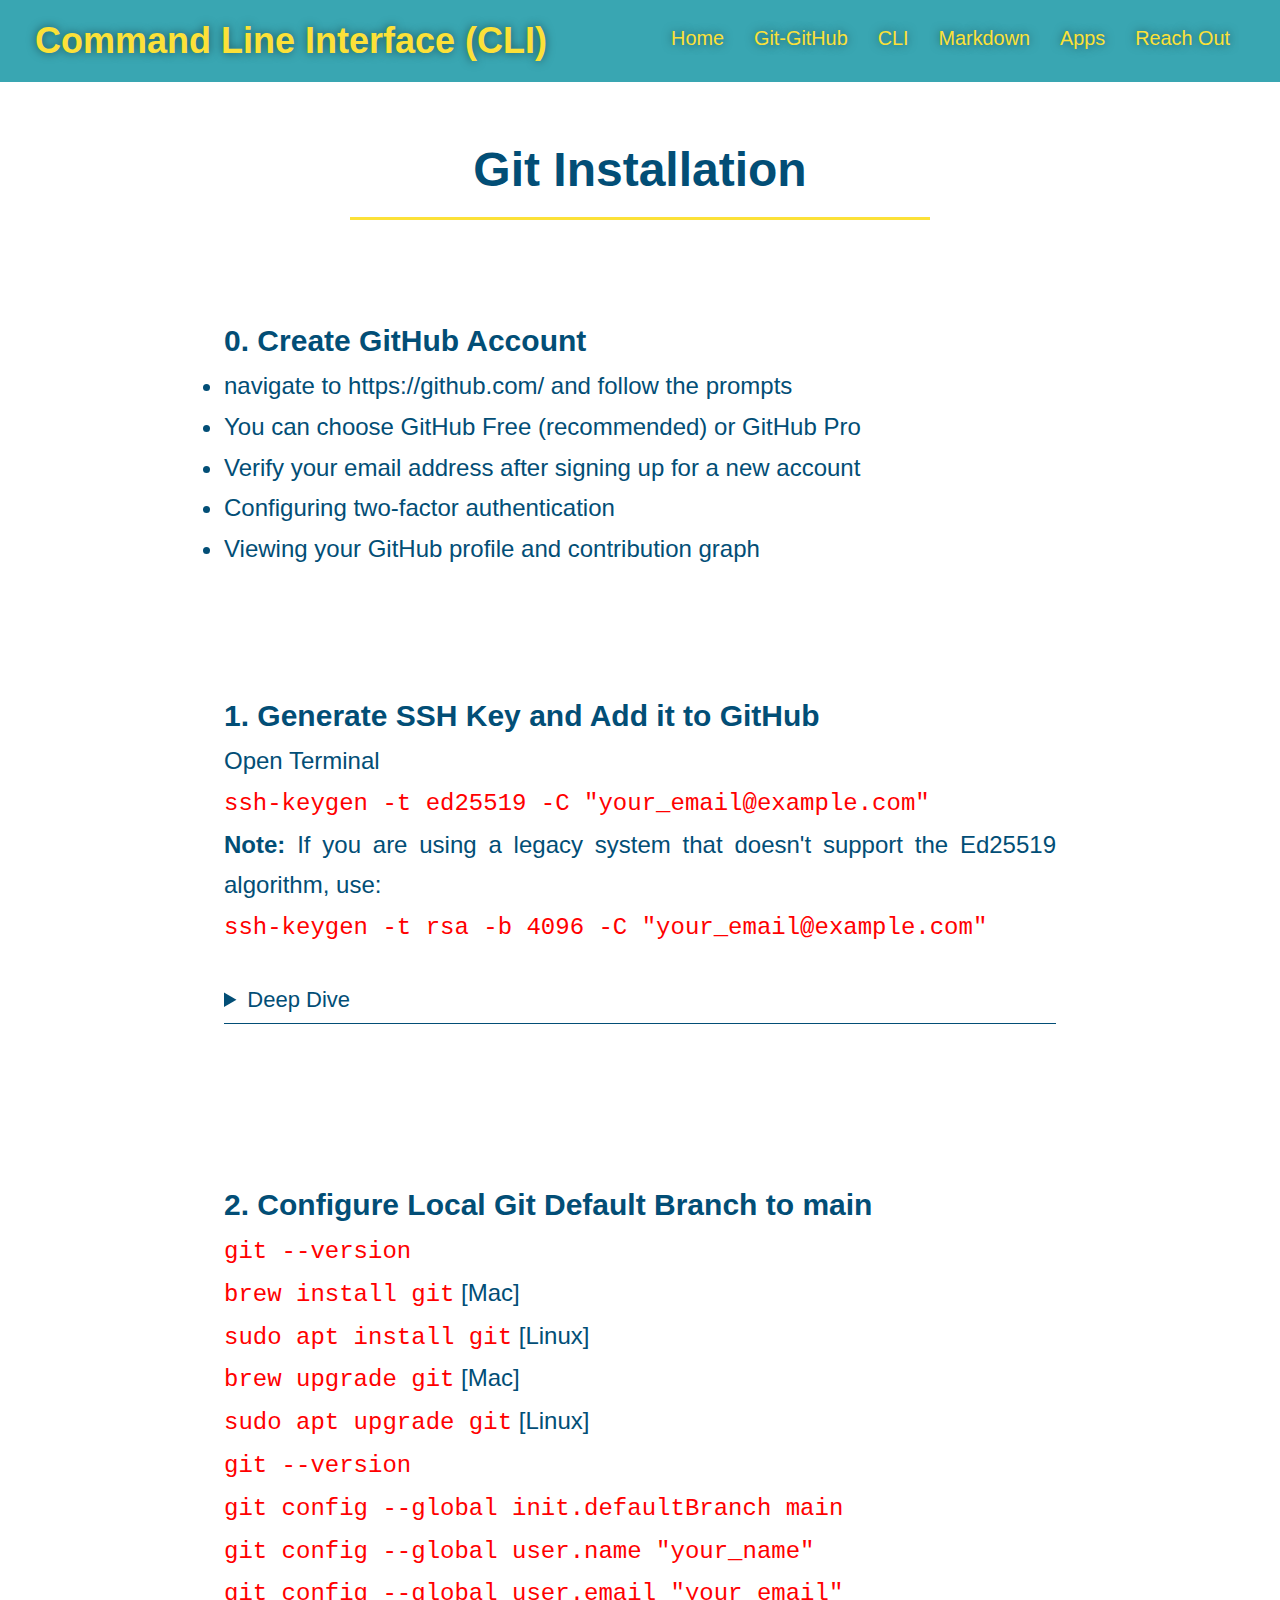
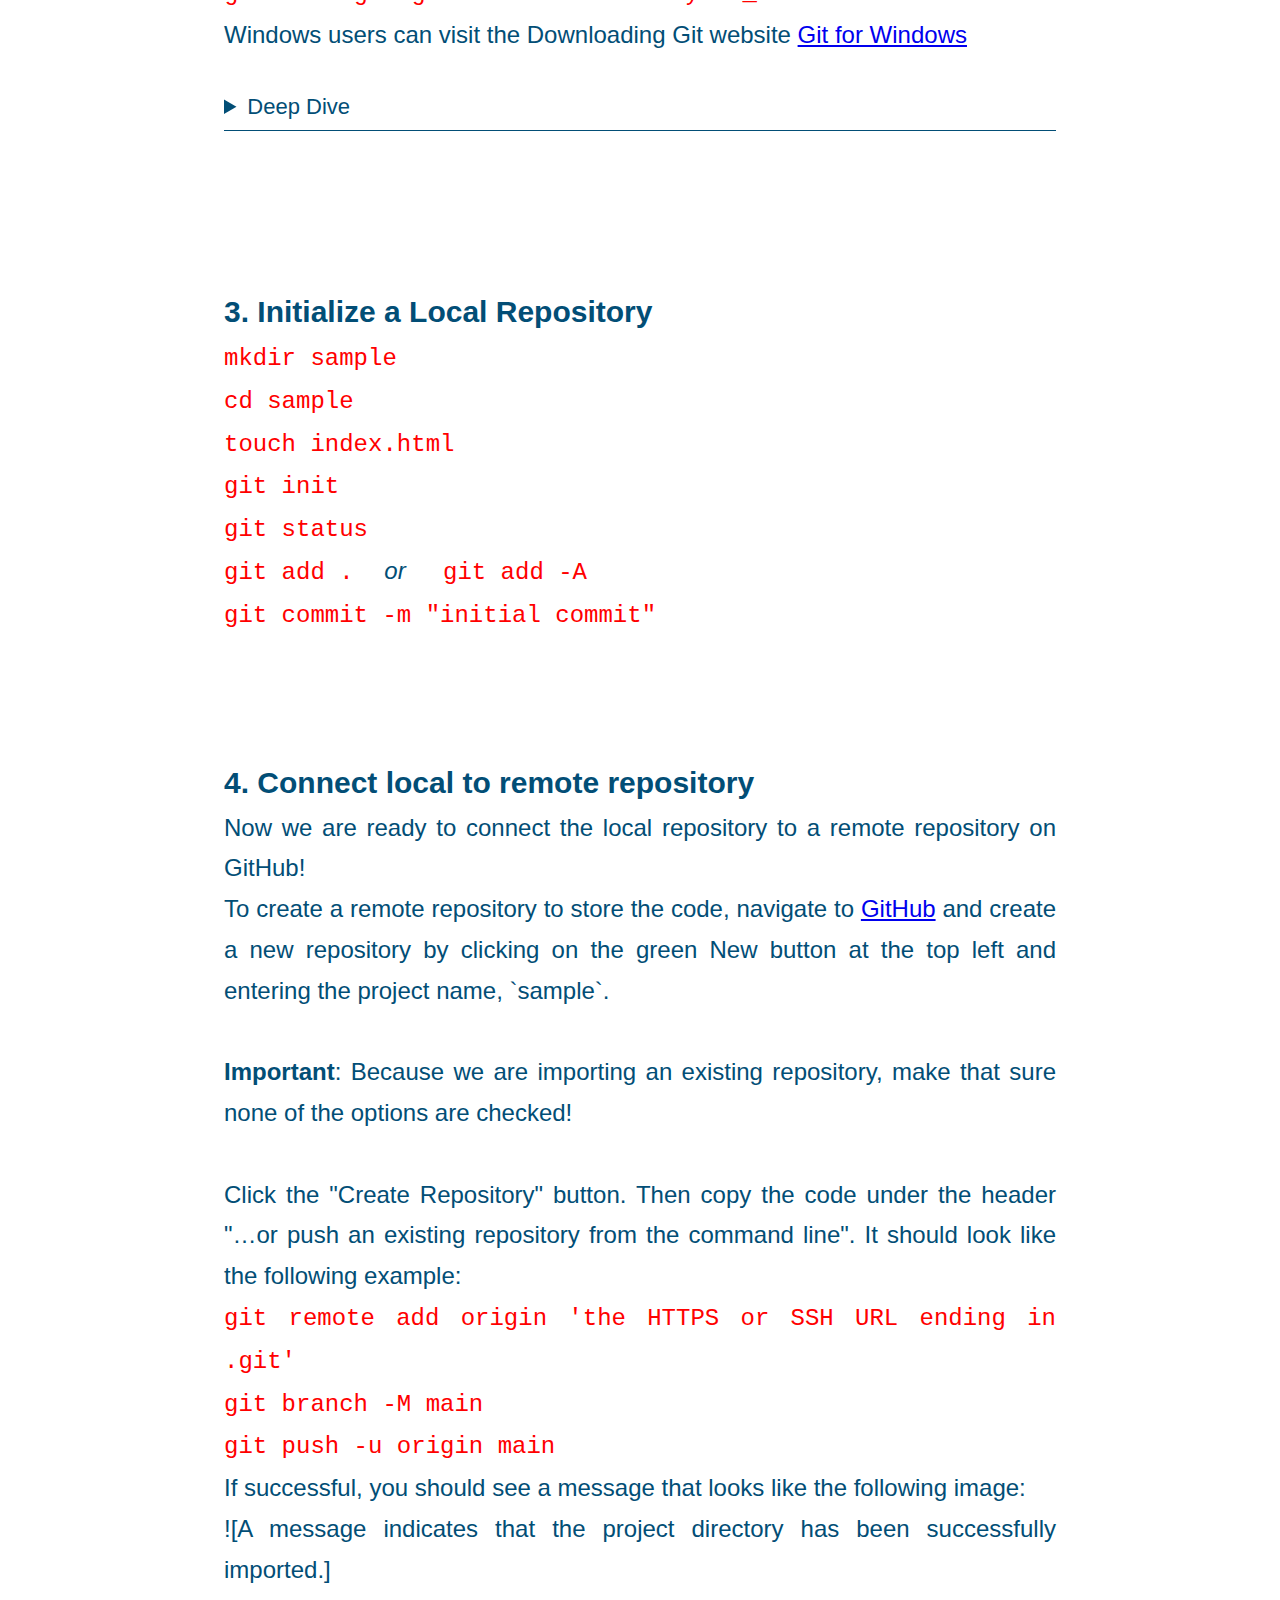
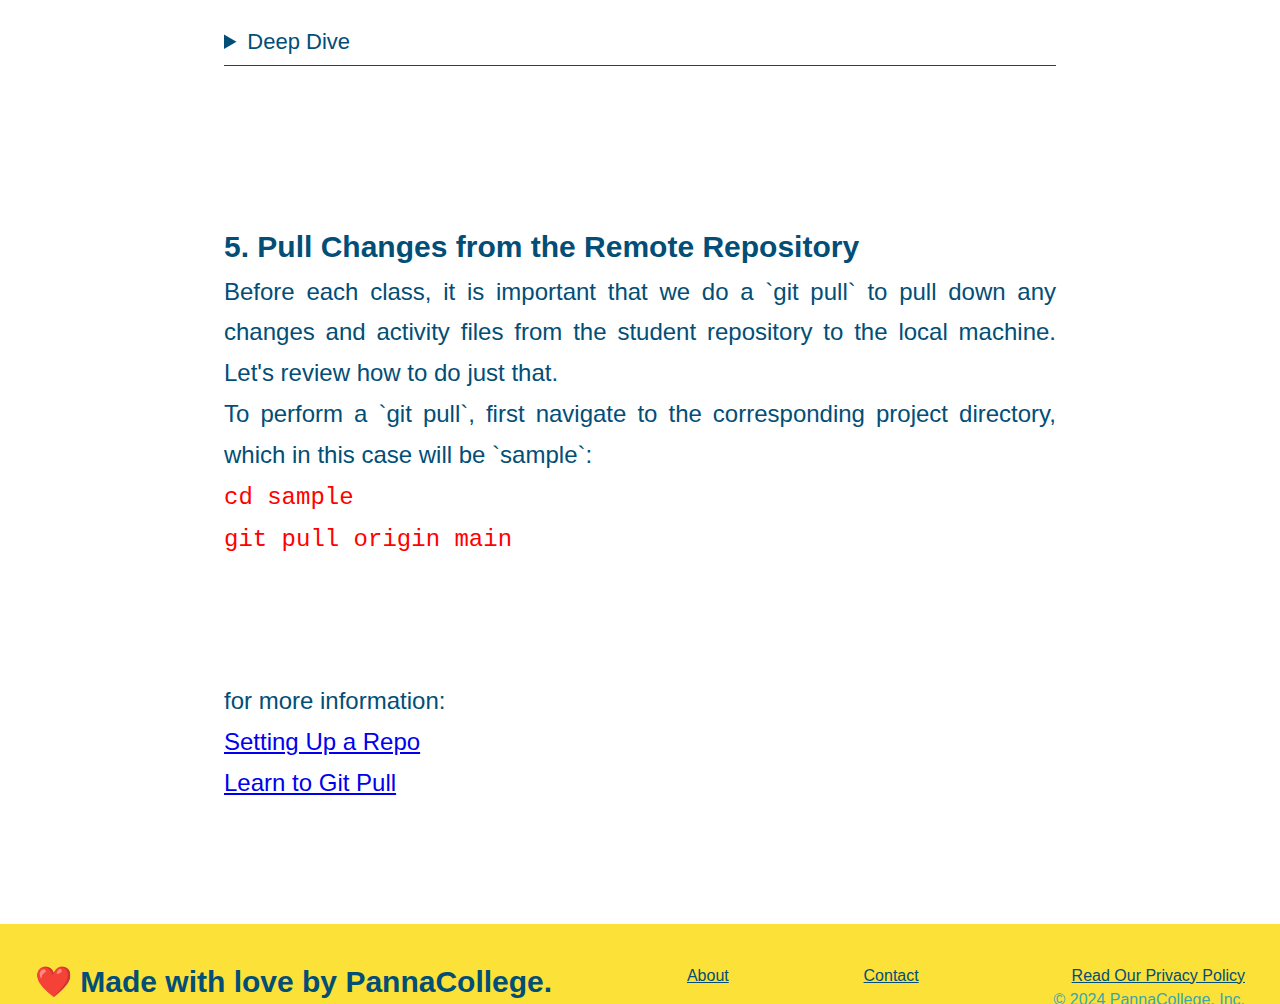
==== cli.html @ fd2e814c "first time webpage" ====
<!DOCTYPE html>
<html lang="en">
  <head>
    <meta charset="UTF-8" />
    <meta name="author" content="PannaCollege">
    <meta name="viewport" content="width=device-width, initial-scale=1.0" />
    <link rel="stylesheet" href="./style.css">
    <title>CLI</title>
  </head>
  <body>
    <!-- navigation tags - block level element -->
    <header>
      <h1>
        <a href="/">Command Line Interface (CLI)</a>
      </h1>
      <nav>
        <ul>
          <li>
            <a href="./index.html">Home</a>
          </li>
          <li>
            <a href="./git-github.html">Git-GitHub</a>
          </li>
          <li>
            <a href="./cli.html">CLI</a>
          </li>
          <li>
            <a href="#">Markdown</a>
          </li>
          <li>
            <a href="#">Apps</a>
          </li>
          <li>
            <a href="#">Reach Out</a>
          </li>
        </ul>
      </nav>
    </header>
    <!-- end navigation -->

    <section class="intro">
      <div class="flex-row">
        <h2 class="section-title primary-border">
          Git Installation
        </h2>
      </div>
      <section>
        <h3>0. Create GitHub Account</h3>
        <ul>
          <li>navigate to https://github.com/ and follow the prompts</li>
          <li>You can choose GitHub Free (recommended) or GitHub Pro</li>
          <li>Verify your email address after signing up for a new account</li>
          <li>Configuring two-factor authentication</li>
          <li>Viewing your GitHub profile and contribution graph</li>
        </ul>
      </section>

      <section>
        <h3>1. Generate SSH Key and Add it to GitHub</h3>
          <p>
            Open Terminal<br>
            <code>ssh-keygen -t ed25519 -C "your_email@example.com"</code><br>
            <b>Note: </b>If you are using a legacy system that doesn't support the Ed25519 algorithm, use:<br>
            <code>ssh-keygen -t rsa -b 4096 -C "your_email@example.com"</code>
          </p><br>
          <details>
            <summary>Deep Dive</summary>
            <p>
              Check if there is .ssh<br>
              <code>open ./.ssh</code><br>
              If not, generate a new one as mentioned above<br>
              if yes, but old one, then remove it and create one again<br>
              <code>rm -r .ssh</code><br>
              <code>cd .ssh</code>
              <code>code .&emsp;</code> or <code>&emsp;open .ssh</code><br>
              Copy the id_rsa.pub key<br>
              Go to GitHub account settings and click SSH and GPG keys<br>
              Click New SSH Key<br>
              Give a desirable name to title<br>
              And paste the copied SSH key to key area<br>
              Click Add SSH Key<br>
              Done!
            </p>
          </details>
      </section>

      <section>
        <h3>2. Configure Local Git Default Branch to main</h3>
        <p>
          <code>git --version</code><br>
          <code>brew install git</code> [Mac]<br>
          <code>sudo apt install git</code> [Linux]<br>
          <code>brew upgrade git</code> [Mac]<br>
          <code>sudo apt upgrade git</code> [Linux]<br>
          <code>git --version</code><br>
          <code>git config --global init.defaultBranch main</code><br>
          <code>git config --global user.name "your_name"</code><br>
          <code>git config --global user.email "your_email"</code>
        </p>
        <p>
          Windows users can visit the Downloading Git website <a href="https://git-scm.com/download/win">Git for Windows</a>
        </p><br>
        <details>
          <summary>Deep Dive</summary>
          <p>
            Check if there is user.name and user.email<br>
            <code>git config user.name</code><br>
            <code>git config user.email</code><br>
            <code>git config --list</code><br>
            To Remove the user.name and user.email from global git config;<br>
            <code>git config --global --unset-all user.name</code><br>
            <code>git config --global --unset-all user.email</code>
          </p>
        </details>
      </section>

      <section>
        <h3>3. Initialize a Local Repository</h3>
          <p>
            <code>mkdir sample</code><br>
            <code>cd sample</code><br>
            <code>touch index.html</code><br>
            <code>git init</code><br>
            <code>git status</code><br>
            <code>git add .&emsp;</code> <i> or &emsp;</i>  <code>git add -A</code><br>
            <code>git commit -m "initial commit"</code><br>
          </p>
      </section>

      <section>
        <h3>4. Connect local to remote repository</h3>
        <p>
          Now we are ready to connect the local repository to a remote repository on GitHub!<br>

          To create a remote repository to store the code, navigate to <a href="https://github.com/">GitHub</a> and create a new repository by clicking on the green New button at the top left and entering the project name, `sample`.<br><br>

          <b>Important</b>: Because we are importing an existing repository, make that sure none of the options are checked!<br><br>

          Click the "Create Repository" button. Then copy the code under the header "…or push an existing repository from the command line". It should look like the following example:
        </p>

        <p>
          <code>git remote add origin 'the HTTPS or SSH URL ending in .git'</code><br>
          <code>git branch -M main</code><br>
          <code>git push -u origin main</code>
        </p>

        <p>
          If successful, you should see a message that looks like the following image:<br>

          ![A message indicates that the project directory has been successfully imported.]
        </p><br>

        <details>
          <summary>Deep Dive</summary>
          <p>
            If repository already exists, then check it and remove it<br>
            <code>git remote -v</code><br>
            <code>git remote rm origin</code><br>
            Create a new remote origin as mentioned above and push it.
          </p>
        </details>
      </section>

      <section>
        <h3>5. Pull Changes from the Remote Repository</h3>
        <p>
          Before each class, it is important that we do a `git pull` to pull down any changes and activity files from the student repository to the local machine. Let's review how to do just that.<br>

          To perform a `git pull`, first navigate to the corresponding project directory, which in this case will be `sample`:<br>
          
          <code>cd sample</code><br>
          <code>git pull origin main</code>
        </p>
      </section>

      <section>
        <p>
          for more information:<br>
          <a href="https://www.atlassian.com/git/tutorials/setting-up-a-repository">Setting Up a Repo</a><br>
          <a href="https://www.atlassian.com/git/tutorials/setting-up-a-repository/git-config">Learn to Git Pull</a>
      </p>
      </section>
    </section>

    <!-- footer -->
    <footer>
      <h2>❤️ Made with love by PannaCollege.</h2>
      <div><a href="#about">About</a></div>
      <div><a href="#contact">Contact</a></div>
      <div>
        <a href="./privacy-policy.html">Read Our Privacy Policy</a><br/>
        &copy; 2024 PannaCollege, Inc.
      </div>
    </footer>
    <!-- footer end -->
  </body>
</html>
---- style.css ----
:root {
  --primary-color: #fce138;
  --secondary-color: #024e76;
  --tertiary-color: #39a6b2;
  --college-color: pink;
}

* {
  box-sizing: border-box;
  margin: 0;
  padding: 0;
}

body {
  color: var(--tertiary-color);
  font-family: Helvetica, Arial, sans-serif;
}


/* HEADER / NAV BAR STYLES START */

header {
  padding: 20px 35px;
  background-color: var(--tertiary-color);
  display: flex;
  justify-content: space-between;
  flex-wrap: wrap;
  position: sticky;
  position: -webkit-sticky;
  top: 0;
  background-image: url("../images/hero-bg.jpg");
  background-size: cover;
  background-attachment: fixed;
  background-position: 80%;
  z-index: 9999;
}

header h1 {
  font-weight: bold;
  margin: 0;
  font-size: 36px;
  color: var(--primary-color);
  text-shadow: 0 0 10px rgba(0, 0, 0, 0.5);
}

header a {
  text-decoration: none;
  color: var(--primary-color);
}

header nav {
  margin: 7px 0;
}

header nav ul {
  display: flex;
  flex-wrap: wrap;
  justify-content: space-between;
  align-items: center;
  list-style: none;
}

header nav ul li a {
  padding: 10px 15px;
  font-weight: lighter;
  font-size: 1.55vw;
  text-shadow: 0 0 10px rgba(0, 0, 0, 0.5);
}

header nav ul li a:hover {
  background: var(--primary-color);
  color: var(--secondary-color);
  border-radius: 15px;
  text-shadow: none;
}

/* HEADER / NAVBAR STYLES END */



/* FOOTER STYLES START */
footer {
  background: var(--primary-color);
  padding: 40px 35px;
  display: flex;
  justify-content: space-between;
  flex-wrap: wrap;
  width: 100%;
}

footer h2 {
  color: var(--secondary-color);
  font-size: 30px;
  margin: 0;
}

footer div {
  line-height: 1.5;
  text-align: right;
}

footer a {
  color: var(--secondary-color);
}

/* END FOOTER STYLES */

/* STYLE ALL SECTION TAGS */
section {
  padding: 60px;
}

/* HERO STYLES START */
.hero {
  background-image: url('../images/hero-bg.jpg');
  background-size: cover;
  display: flex;
  justify-content: center;
  flex-wrap: wrap;
  align-items: flex-start;
  background-attachment: fixed;
  background-position: 80%;
}

.hero-cta {
  width: 35%;
  text-align: right;
  margin: 3.5%;
  color: #fff;
  font-size: 18px;
  line-height: 1.2;
}

.hero-cta h2 {
  font-style: italic;
  font-size: 55px;
  color: var(--primary-color);
  text-shadow: 0 0 10px rgba(0, 0, 0, 0.5);
}

.hero-form {
  border: 3px solid var(--secondary-color);
  background-color: rgba(255, 225, 56, 0.8);
  padding: 20px;
  color: var(--secondary-color);
  width: 40%;
  margin: 3.5%;
  border-radius: 15px;
  box-shadow: 0 0 10px rgba(0, 0, 0, 0.5);
}

.hero-form button:hover {
  background-color: var(--tertiary-color);  
}

.hero-form h3 {
  font-size: 24px;
  margin: 0;
}
.hero-form p {
  margin: 5px 0 15px 0;
}

.form-input {
  border: 1px solid var(--secondary-color);
  display: block;
  padding: 7px 15px;
  font-size: 16px;
  color: var(--secondary-color);
  width: 100%;
  margin-bottom: 15px; 
  border-radius: 10px;
  background-color: rgba(255,255,255, 0.75);
}

.form-input:focus {
  background-color: rgba(255,255,255, 1);
  outline: none;
}

.hero-form label {
  margin: 0 5px;
}

.hero-form button {
  color: var(--primary-color);
  background-color: var(--secondary-color);
  border: none;
  padding: 10px 20px;
  font-size: 16px;
  border-radius: 10px;
} 

.checkbox-wrapper input, .radio-wrapper input {
  opacity: 0;
}

.checkbox-wrapper label, .radio-wrapper label {
  position: relative;
  left: 10px;
  margin: 10px;
  line-height: 1.6;
}

.checkbox-wrapper label::before, .radio-wrapper label::before {
  content: "";
  height: 20px;
  width: 20px;
  background: rgba(255, 255, 255, 0.75);  
  border: 1px solid var(--secondary-color);  
  position: absolute;
  top: -4px;
  left: -30px;
}

.radio-wrapper label::before {
  border-radius: 50%;
}

.radio-wrapper label::after {
  content: "";
  height: 20px;
  width: 20px;
  border-radius: 50%;
  background: var(--secondary-color);
  position: absolute;
  left: -29px;
  top: -3px;
  background-image: radial-gradient(circle, var(--tertiary-color), var(--secondary-color));
}

.checkbox-wrapper label::after {
  content: "";
  height: 6px;
  width: 14px;
  border-left: 2px solid var(--secondary-color);
  border-bottom: 2px solid var(--secondary-color);
  position: absolute;
  left: -26px;
  top: 1px;
  transform: rotate(-58deg);
}

.checkbox-wrapper input + label::after, 
.radio-wrapper input + label::after {
  content: none;
}

.checkbox-wrapper input:checked + label::after, 
.radio-wrapper input:checked + label::after {
  content: "";
}
/* HERO STYLES END */


/* SECTION TITLE STYLES START */
.section-title {
  font-size: 48px;
  border-bottom: 3px solid;
  color: var(--secondary-color);
  padding-bottom: 20px;
  text-align: center;
  margin: 0 auto 35px auto;
  width: 50%;
}

.primary-border {
  border-color: var(--primary-color);
}

.secondary-border {
  border-color: var(--tertiary-color);
}

.college-border {
  border-color: var(--college-color);
}
/* SECTION TITLE STYLES END */

/* WHAT WE DO STYLES */
.intro p {
  line-height: 1.7;
  color: var(--secondary-color);
  width: 80%;
  margin: 0 auto;
  font-size: 24px;
  text-align: justify;
}

.college p {
  line-height: 1.7;
  color: var(--secondary-color);
  width: 80%;
  margin: 0 auto;
  font-size: 24px;
  text-align: justify;
}

.college {
  background-color: aliceblue;
}

section ul li {
  line-height: 1.7;
  color: var(--secondary-color);
  width: 80%;
  margin: 0 auto;
  font-size: 24px;
  text-align: justify;
}

section h3 {
  line-height: 1.7;
  color: var(--secondary-color);
  width: 80%;
  margin: 0 auto;
  font-size: 30px;
  text-align: justify;
}

code {
  color: red;
}

details {
  font-size: 22px;
  border-bottom: 1px solid;
  color: var(--secondary-color);
  padding-bottom: 10px;
  text-align: left;
  margin: 20px auto 35px auto;
  width: 80%;
}

/* WHAT YOU DO STYLES END */


/* WHAT YOU DO STYLES START */
.steps { 
  background: var(--primary-color);
}

.step {
  margin: 50px auto;
  padding-bottom: 50px;
  width: 80%;
  display: flex;
  flex-wrap: wrap;
  align-items: center;
  justify-content: space-between;
}

.step:last-child {
  border-bottom: none;
}

.step h3 {
  color: var(--secondary-color);
  font-size: 46px;
  flex: 1 30%;
}

.step-info {
  flex: 2 70%;
  display: flex;
  flex-wrap: wrap;
  align-items: center;
}

.step-img {
  flex: 1 12%;
  margin-right: 20px;
}

.step-img img {
  max-width: 100%;
}

.step-text {
  flex: 12;
}

.step-text p {
  color: var(--tertiary-color);
  font-size: 18px;
}

.step-text h4 {
  font-size: 26px;
  line-height: 1.5;
  color: var(--secondary-color);
}
/* WHAT YOU DO STYLES END */

/* MEET THE TRAINERS START */
.trainers {
  width: 100%;
  margin: 0 auto;
  display: flex;
  flex-wrap: wrap;
  justify-content: space-around;
}

.trainer {
  margin: 20px;
  flex: 1;
  background: var(--secondary-color);
  color: var(--primary-color);
}

.trainer img {
  width: 100%;
}

.trainer-bio {
  padding: 25px;
  line-height: 1.3;
}

.trainer-bio h3 {
  font-size: 28px;
}

.trainer-bio h4 {
  font-weight: lighter;
  font-size: 22px;
  margin-bottom: 15px;
}

.trainer-bio p {
  font-size: 17px;
}

#topic {
  color: #2c62be;
  background-color: #fce138;
  padding: 20px;
  border-radius: 25px;
}

#verse {
  color: rgb(32, 33, 13);
}

#lesson {
  color: maroon;
  border: 2px solid #08b920;
  border-radius: 15px;
  padding: 10px 20px;
}

.section-end {
  font-size: 28px;
  border-bottom: 1.7px solid gray;
  padding-bottom: 20px;
  text-align: center;
  margin: 0 auto 35px auto;
  width: 50%;
}

/* TRAINER STYLES END */

/* REACH OUT STYLES START */
.contact {
  background: var(--secondary-color);
}

.contact h2 {
  color: var(--primary-color);
}

.contact-info {
  display: flex;
  justify-content: space-between;
  flex-wrap: wrap;
}

.contact-info > * {
  flex: 1;
  margin: 15px;
}

.contact-info iframe {
  height: 200px;
}

.contact-info div {
  color: white;
}

.contact-info h3 {
  color: var(--primary-color);
  font-size: 32px;
}

.contact-info p, .contact-info address {
  margin: 20px 0;
  line-height: 2.0;
  font-size: 18px;
  font-style: normal;
}

.contact-form input, .contact-form textarea {
  border: 1px solid var(--secondary-color);
  display: block;
  padding: 7px 15px;
  font-size: 16px;
  color: var(--secondary-color);
  width: 100%;
  margin-bottom: 15px;
  margin-top: 5px;
  border-radius: 10px;
  background-color: rgba(255,255,255, 0.75);
}

.contact-form input:focus, .contact-form textarea:focus {
  background-color: rgba(255,255,255, 1);
  outline: none;
}

.contact-form button {
  width: 100%;
  border: none;
  background: var(--primary-color);
  color: var(--secondary-color);
  text-align: center;
  padding: 15px 0;
  font-size: 16px;
  border-radius: 10px;
}

.contact-form button:hover {
  color: var(--primary-color);
  background: var(--tertiary-color);
}

.contact-info a {
  color: var(--primary-color);
}
/* REACH OUT STYLES END */

/* UTILITIES */
.text-left {
  text-align: left;
}

.text-right {
  text-align: right;
}

.flex-row {
  display: flex;
}

/* MEDIA QUERY FOR SMALLER DESKTOP SCREENS AND SMALLER */
@media screen and (max-width: 980px) {
  header {
    padding-bottom: 0;
    justify-content: center;
    position: relative;
  }

  header h1 {
    width: 100%;
    text-align: center;
  }

  header nav ul {
    margin-top: 20px;
    width: 100%;
    justify-content: center;
  }

  header nav ul li a {
    font-size: 20px;
  }

  footer h2, footer div {
    text-align: center;
    width: 100%;
  }

  .hero-cta, .hero-form {
    width: 100%;
  }
  
  .hero-cta {
    text-align: center;
  }

  .section-title {
    width: 80%;
  }
  
  .trainer {
    flex: 0 70%;
  }
  
  .contact-info iframe{
    flex: 1 100%;
  }
}

/* MEDIA QUERY FOR TABLETS AND SMALLER */
@media screen and (max-width: 768px) {
  section {
    padding: 30px 15px;
  }

  .step h3 {
    flex: 1 100%;
    text-align: center;
  }

  .step-info {
    flex: 2 100%;
    text-align: center;
    justify-content: center;
  }

  .step-img {
    flex: 0 32%;
    margin-right: 0;
    margin-top: 15px;
    margin-bottom: 15px;
  }

  .step-text {
    flex: 100%;  
  }

  .trainer-bio h3, .trainer-bio h4 {
    display: block;
  }
}

/* MEDIA QUERY FOR MOBILE PHONES AND SMALLER */
@media screen and (max-width: 575px) {
  .hero-form button {
    width: 100%;
  }

  .section-title {
    width: 95%;
  }

  .intro p {
    width: 100%;
  }

  .trainer {
    flex: 0 100%;
  }

  .contact-info {
    text-align: center;
  }

  .contact-info > * {
    flex: 0 100%;
  }

  .contact-form {
    order: 3;
  }
}
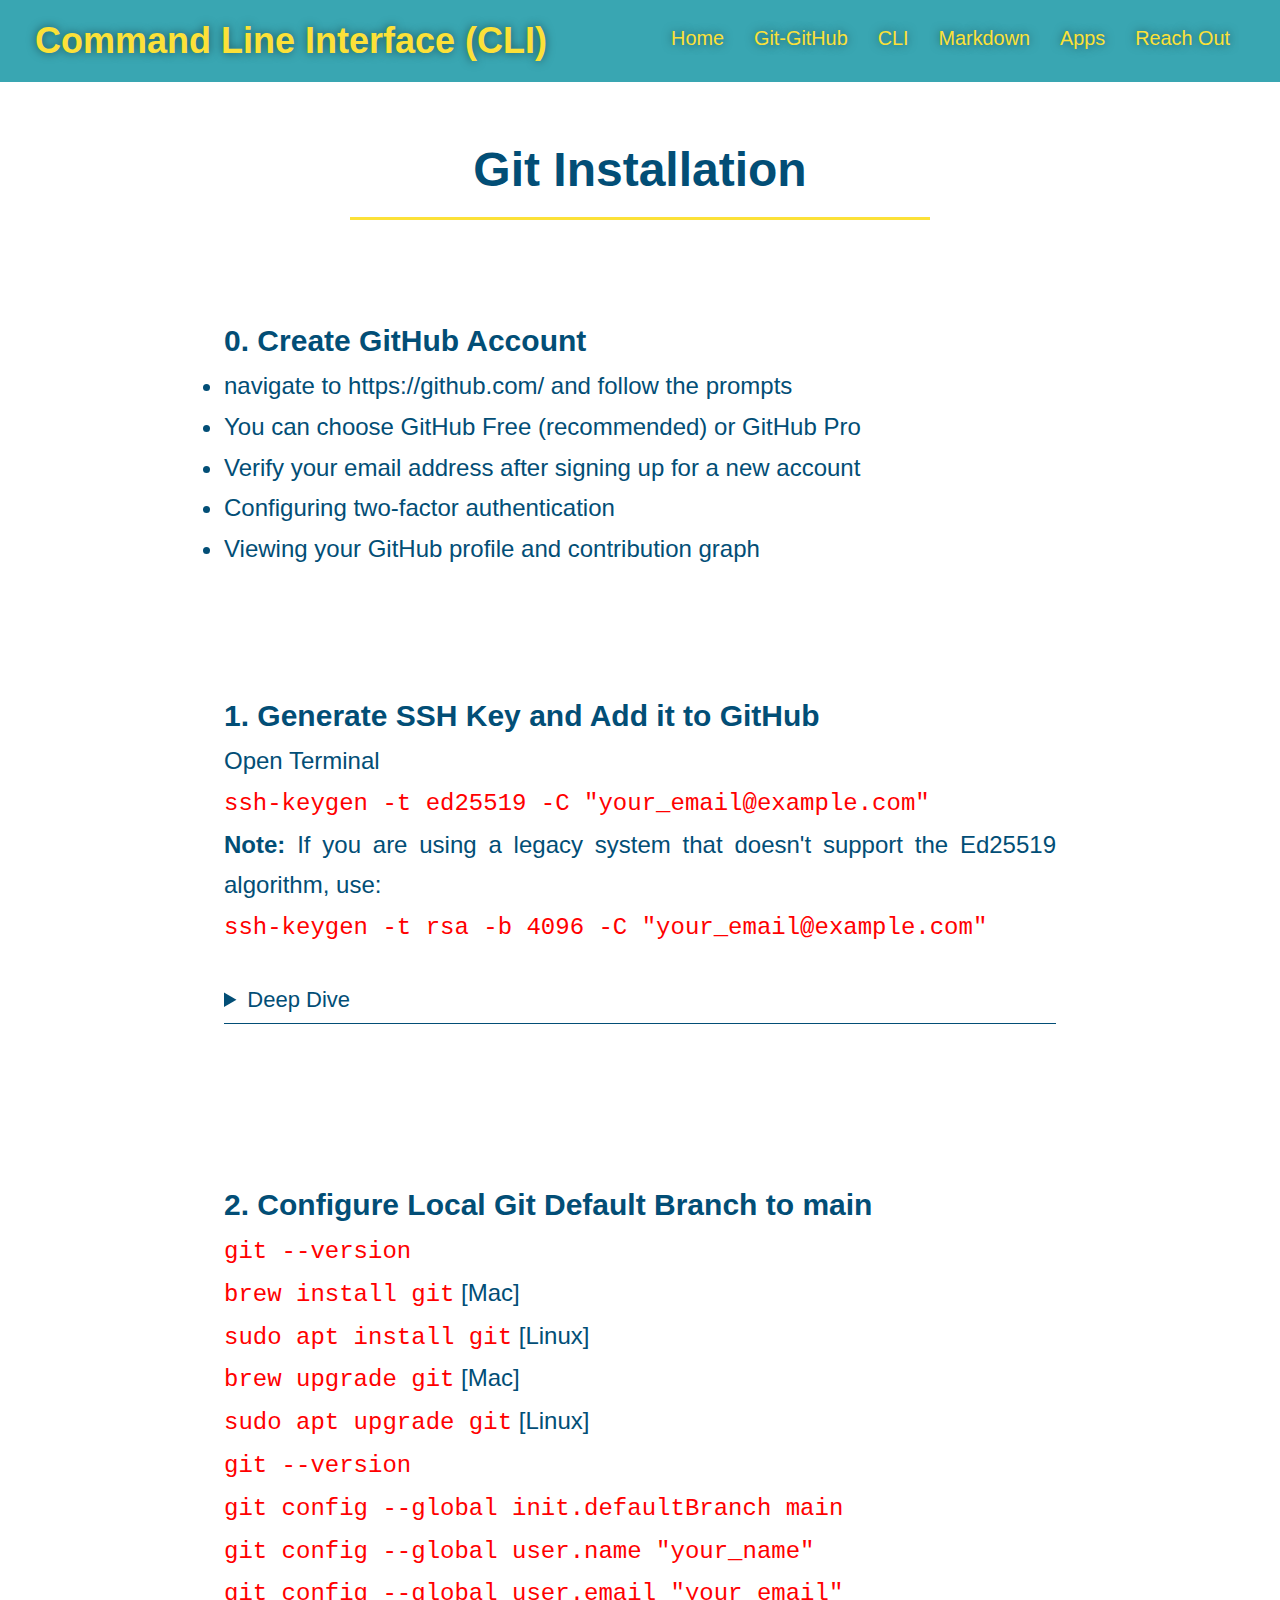
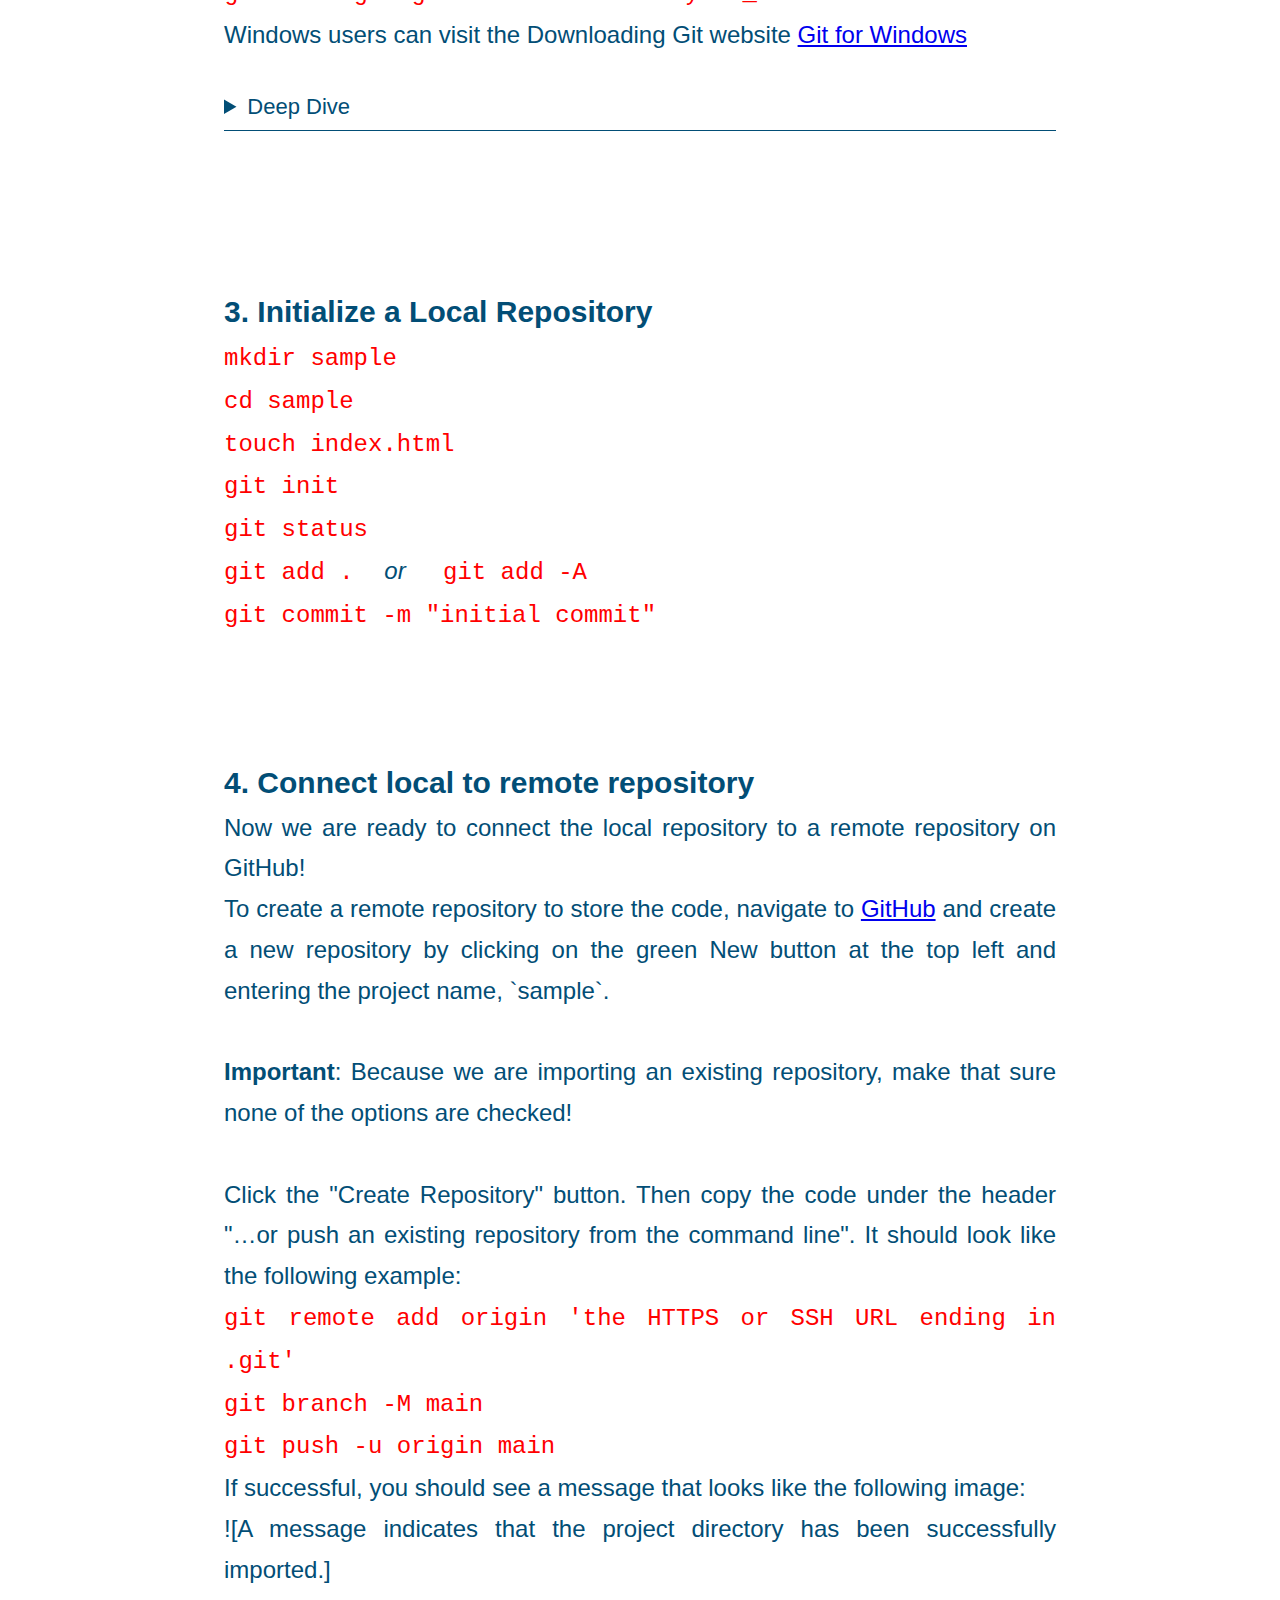
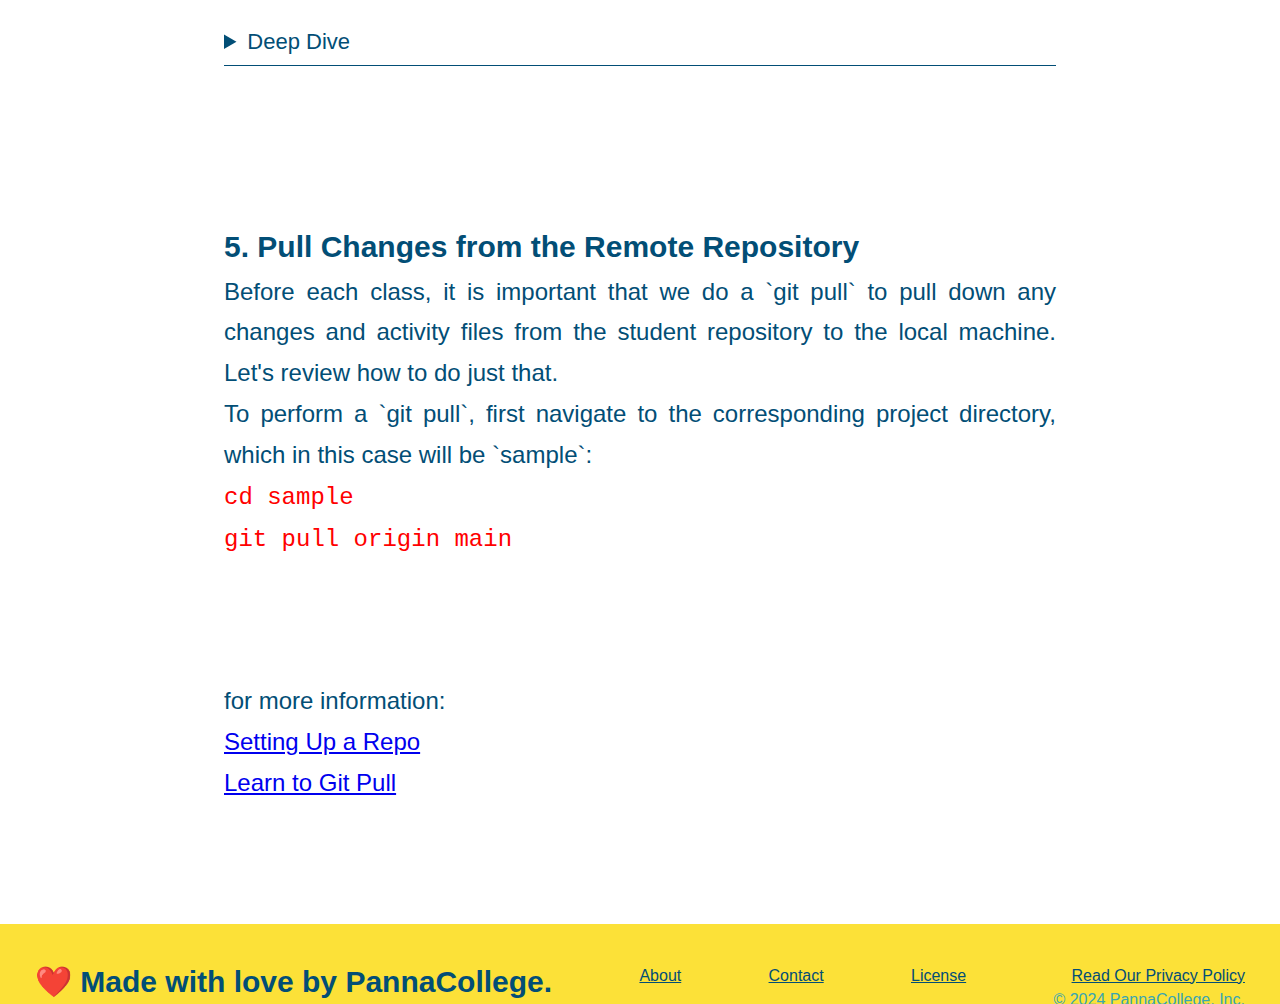
==== commit 3b38a0cb: "added license file" ====
--- a/cli.html
+++ b/cli.html
@@ -188,6 +188,7 @@
       <h2>❤️ Made with love by PannaCollege.</h2>
       <div><a href="#about">About</a></div>
       <div><a href="#contact">Contact</a></div>
+      <div><a href="./LICENSE">License</a></div>
       <div>
         <a href="./privacy-policy.html">Read Our Privacy Policy</a><br/>
         &copy; 2024 PannaCollege, Inc.
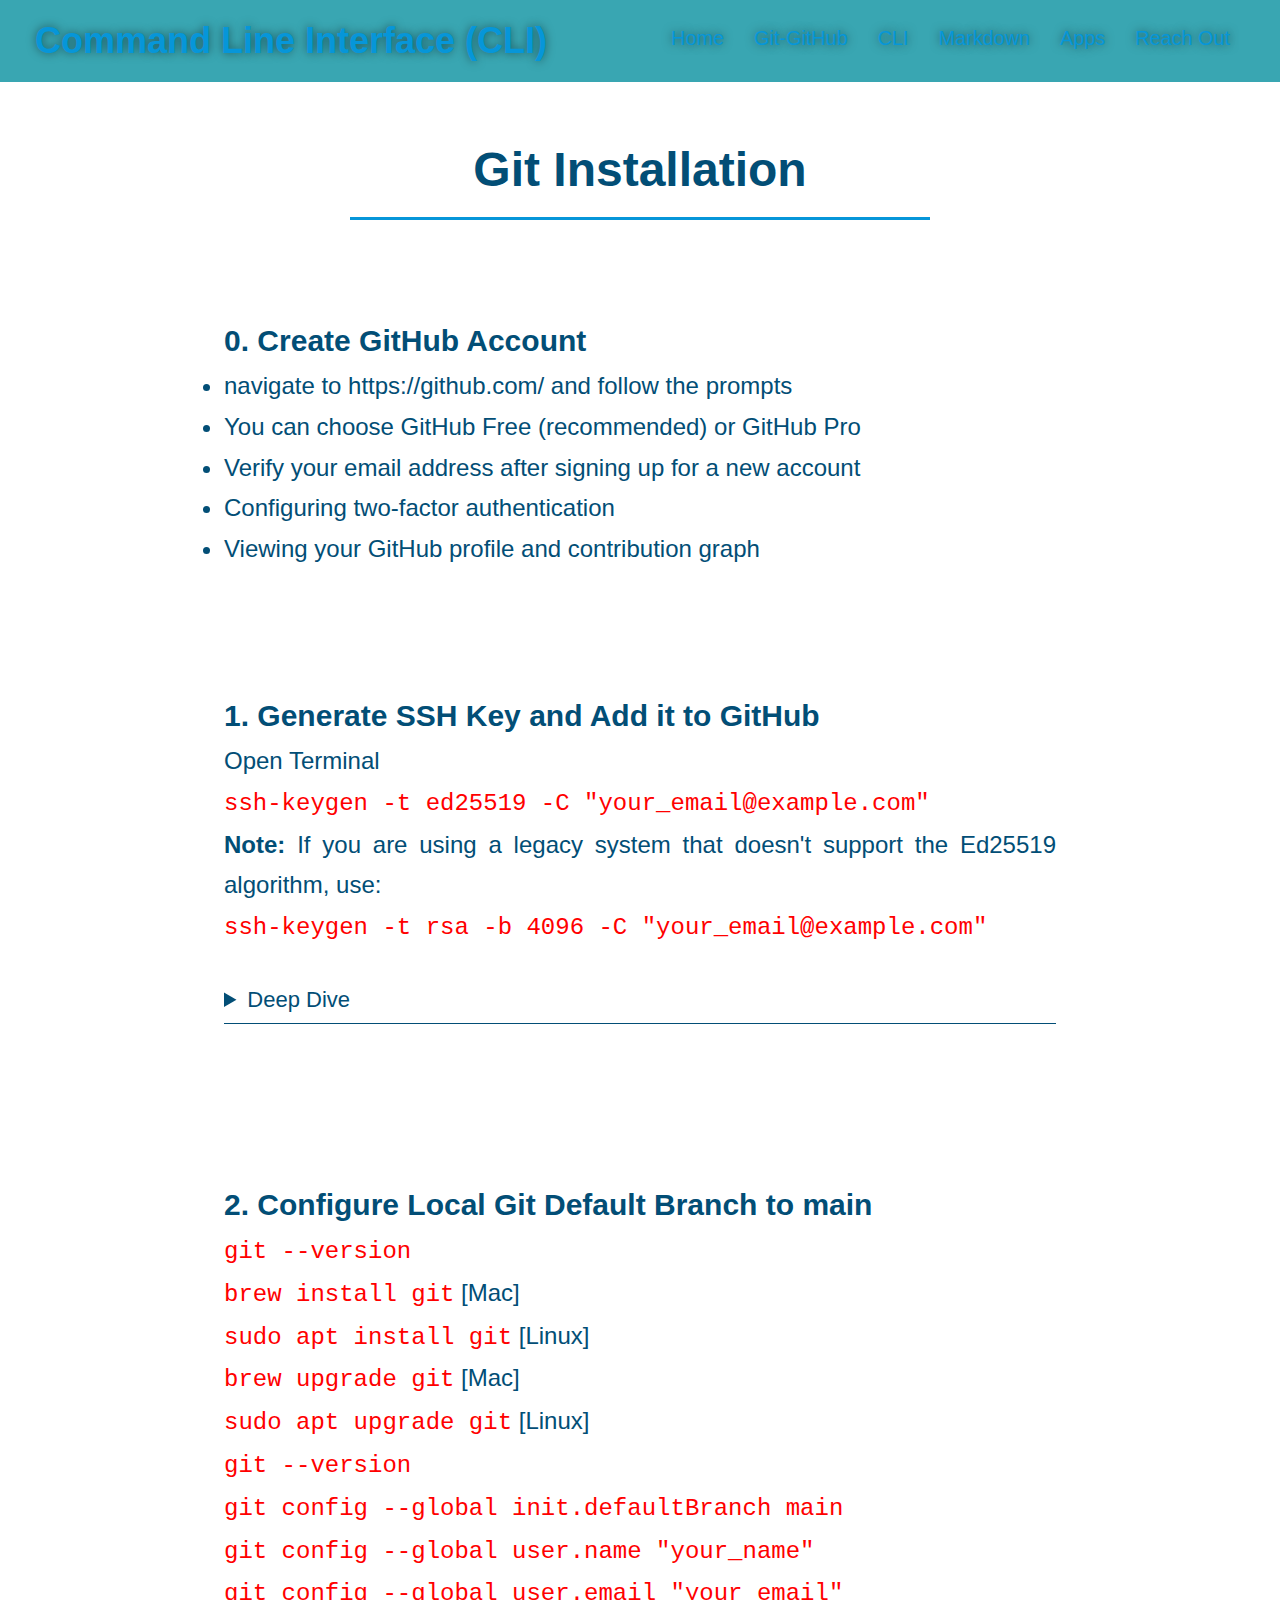
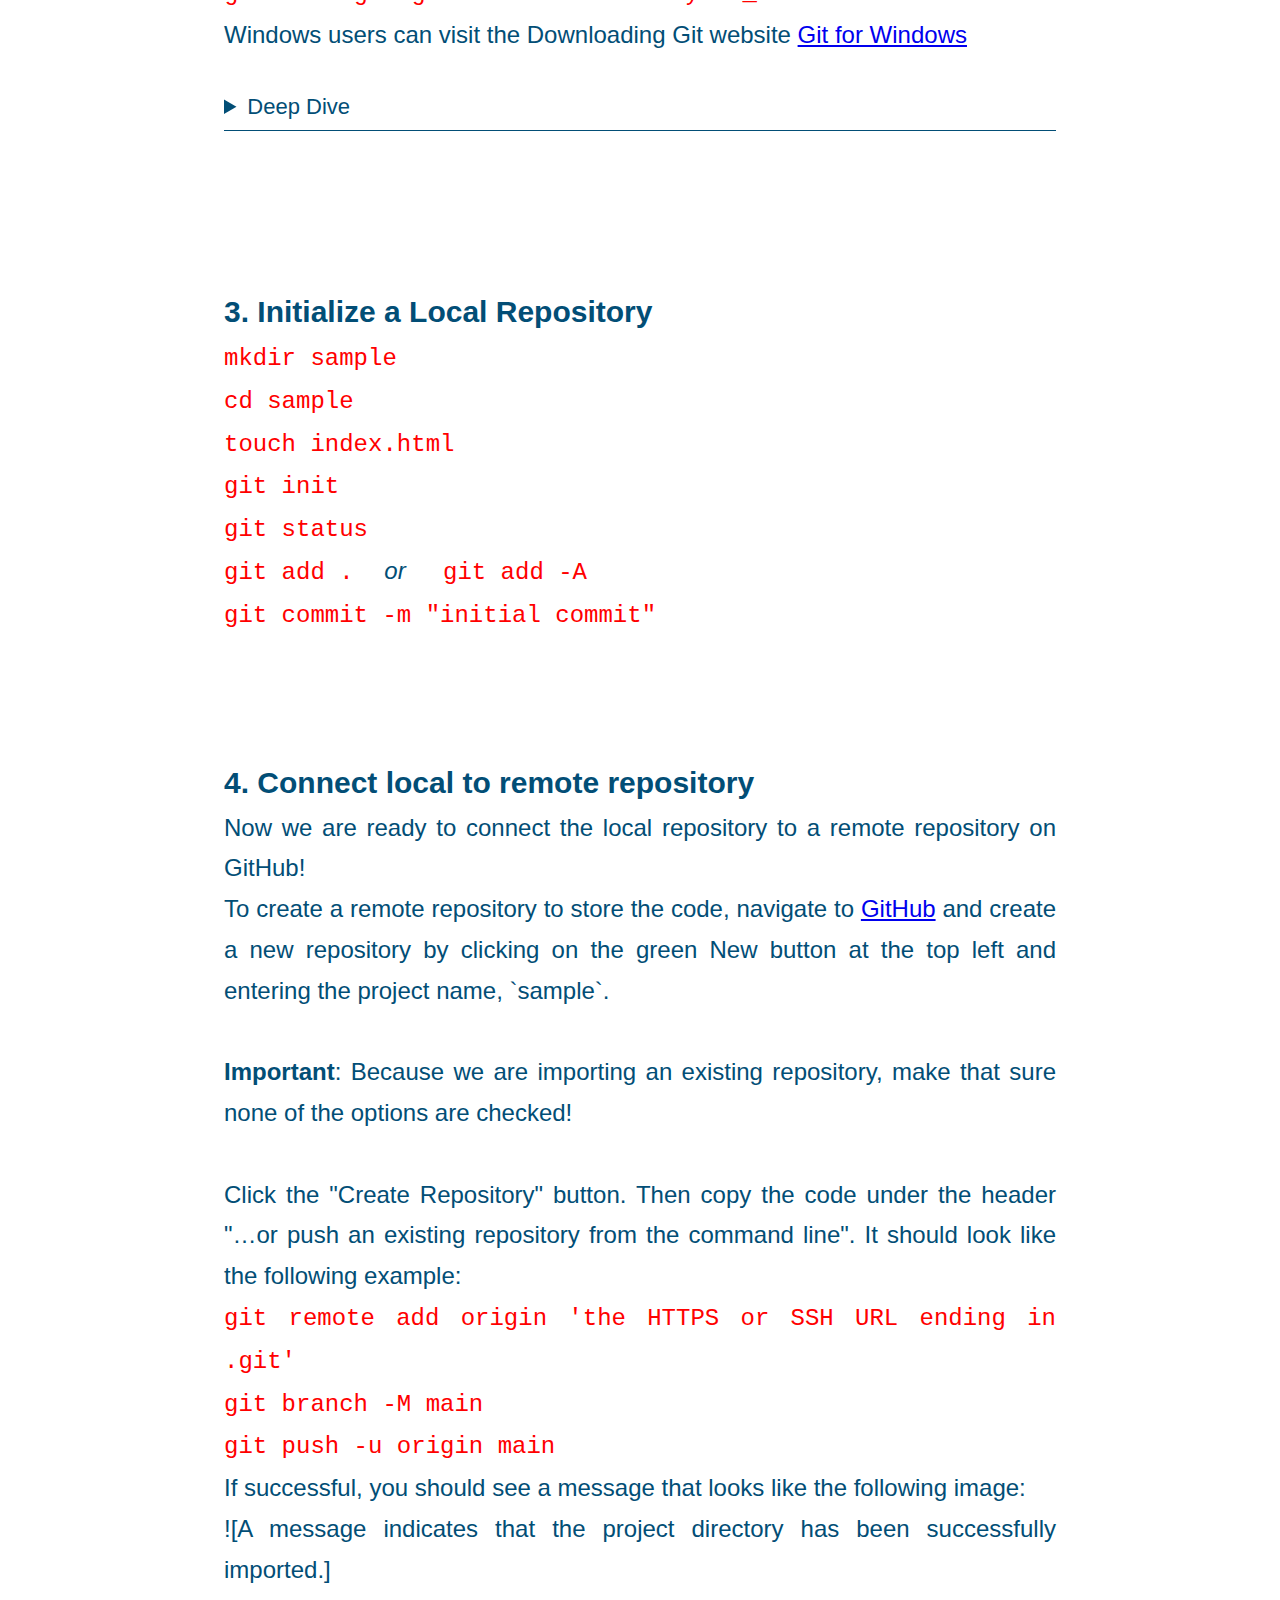
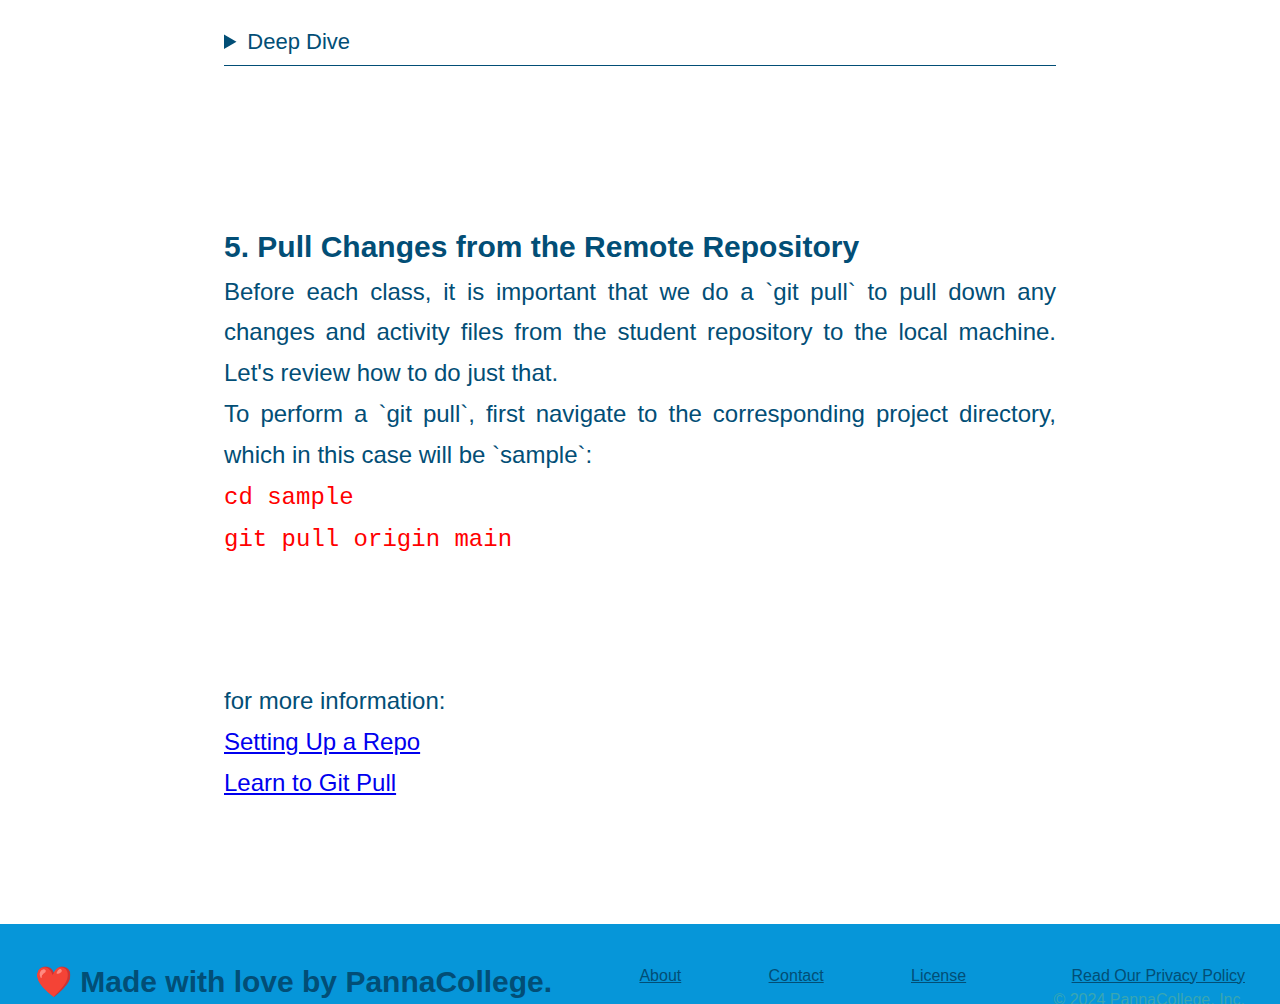
==== commit 9b25823d: "update link" ====
--- a/cli.html
+++ b/cli.html
@@ -4,7 +4,7 @@
     <meta charset="UTF-8" />
     <meta name="author" content="PannaCollege">
     <meta name="viewport" content="width=device-width, initial-scale=1.0" />
-    <link rel="stylesheet" href="./style.css">
+    <link rel="stylesheet" href="../style.css">
     <title>CLI</title>
   </head>
   <body>
--- a/style.css
+++ b/style.css
@@ -1,5 +1,5 @@
 :root {
-  --primary-color: #fce138;
+  --primary-color: rgb(6, 150, 217);
   --secondary-color: #024e76;
   --tertiary-color: #39a6b2;
   --college-color: pink;
@@ -28,7 +28,7 @@
   position: sticky;
   position: -webkit-sticky;
   top: 0;
-  background-image: url("../images/hero-bg.jpg");
+  /* background-image: url("./hero-2.jpg"); */
   background-size: cover;
   background-attachment: fixed;
   background-position: 80%;
@@ -112,7 +112,7 @@
 
 /* HERO STYLES START */
 .hero {
-  background-image: url('../images/hero-bg.jpg');
+  /* background-image: url('./hero-1.jpg'); */
   background-size: cover;
   display: flex;
   justify-content: center;
@@ -140,7 +140,7 @@
 
 .hero-form {
   border: 3px solid var(--secondary-color);
-  background-color: rgba(255, 225, 56, 0.8);
+  background-color: rgba(201, 183, 79, 0.8);
   padding: 20px;
   color: var(--secondary-color);
   width: 40%;
